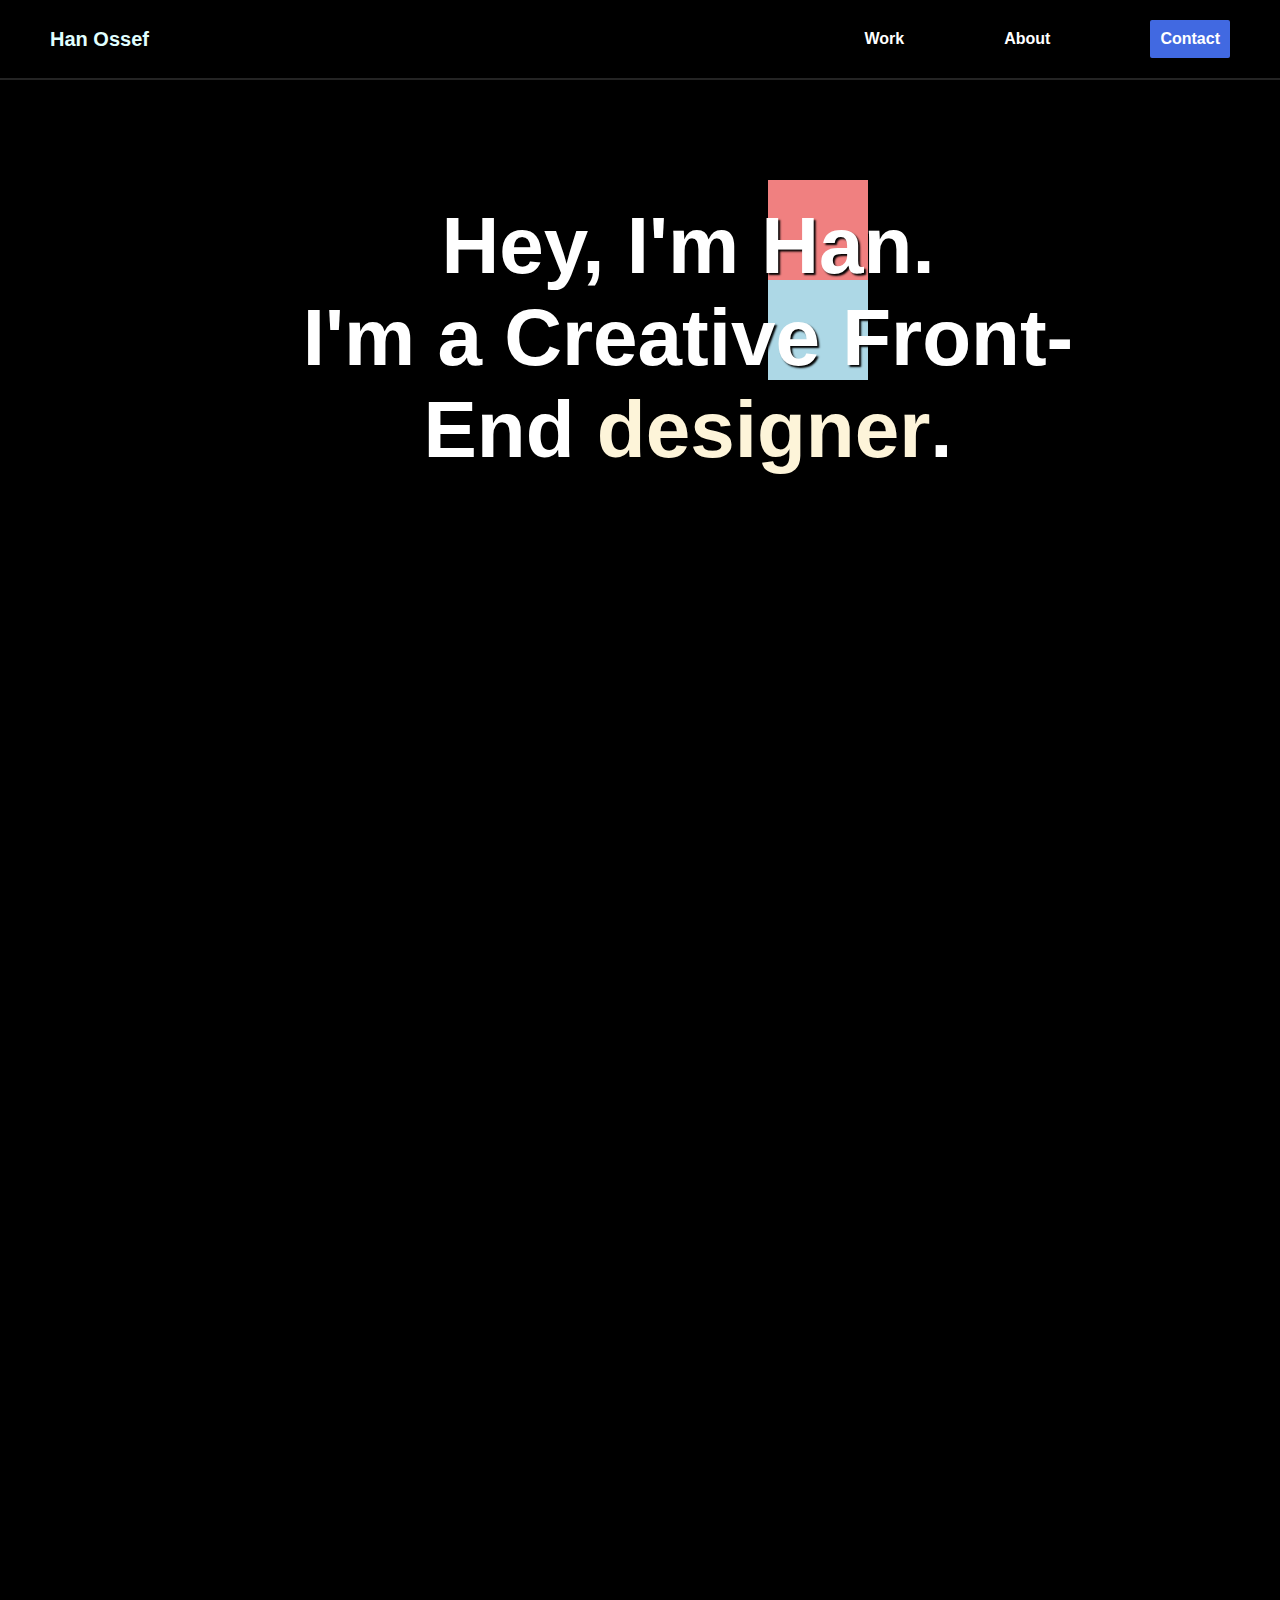
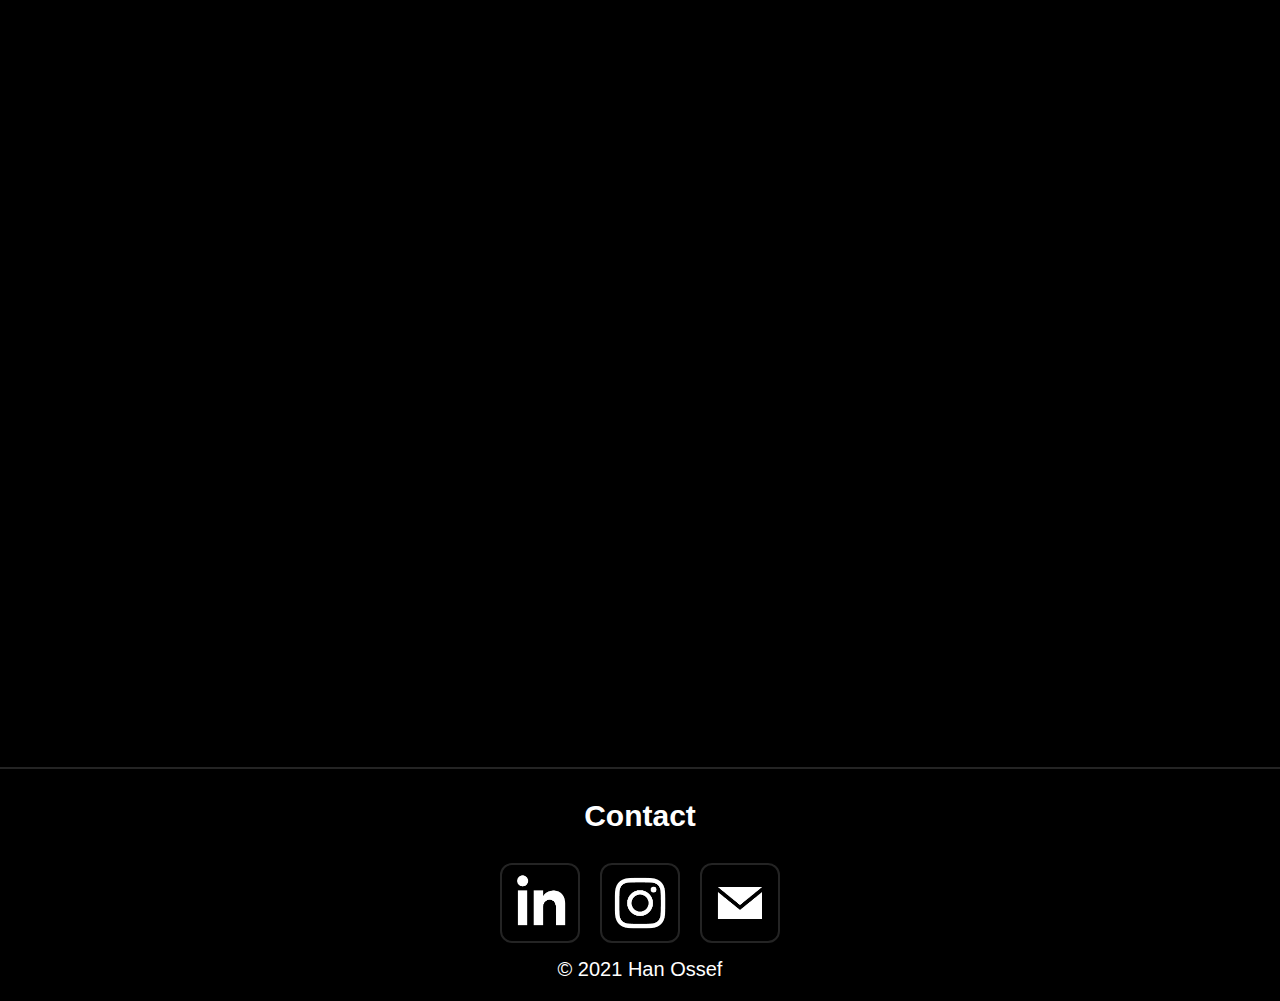
==== index.html @ f6efbbec "Add files via upload" ====
<!doctype html>
<html lang="en-US">

<head>
    <meta charset="UTF-8">
    <meta name="author" content="Han Ossef">
    <meta name="viewport" content="width=device-width, initial-scale=1">
    <title>Han Ossef</title>
    <link href="styles/style.css" rel="stylesheet">
    <link rel="icon" type="image/svg+xml" href="images/hanlogo.png">
    <link href="https://unpkg.com/aos@2.3.1/dist/aos.css" rel="stylesheet">
</head>

<body>

    <header>
        <nav>
            <!-- iconen in de nav-->
            <ul>
                <li>
                    <a href="index.html">Han Ossef</a>
                </li>

                <li>
                    <a href="#works">Work</a>
                </li>

                <li>
                    <a href="#about">About</a>
                </li>

                <li>
                    <a href="#contact">Contact</a>
                </li>
            </ul>
            <!-- span voor opmaak hamburger menu (word een toggle) -->
            <button class="hamburger_menu">
                <span></span>
                <span></span>
                <span></span>
            </button>
        </nav>
    </header>


    <main>

        <!-- kopjes voor de hamburger menu-->
        <section class="uitgeklapt_menu">
            <ul>
                <li>
                    <a href="index.html#works">Work</a>
                </li>

                <li>
                    <a href="index.html#about">About</a>
                </li>

                <li>
                    <a href="index.html#contact">Contact</a>
                </li>
            </ul>
        </section>



        <!-- Section voor de mainimage -->
        <section class="cover">
            <h1 data-aos="zoom-in"> Hey, I'm Han.
                I'm a Creative Front-End <span>designer</span>.</h1>

            <section class="blocks" data-aos="zoom-in">
                <div></div>
                <div></div>
            </section>
        </section>

        <!-- Section voor about -->
        <section class="about" id="about">
            <div>
                <img data-aos="fade-right" src="images/han1.png" alt="Han">
                <article>
                    <h2 data-aos="fade-up">A bit about me</h2>
                    <p data-aos="fade-up"> I'm Han and I currently live in <span>Amsterdam</span>, The Netherlands. I
                        am a
                        <span>Communication
                            and
                            Multi-Media Design student</span> at the University of Amsterdam of Applied Sciences. If You
                        like my
                        work,
                        don't hesitate to reach out!</p>

                    <h2 data-aos="fade-up">Things I like:</h2>

                    <P data-aos="fade-up">Design, technology, planet, animals, sustainability, books, fashion, traveling
                        and culture. </P>

                    <h2 data-aos="fade-up">Fancy paper</h2>
                    <a data-aos="fade-up" href="images/HanOssefCV.pdf">Resume</a>
                </article>
            </div>
        </section>

        <section data-aos="fade-down" class="dots">
            <div></div>
            <div></div>
            <div></div>
        </section>

        <section class="works" id="works">
            <div>
                <article>
                    <h2 data-aos="fade-right">Responsive website</h2>
                    <p data-aos="fade-right">Building a Nintendo Switch responsive website.</p>
                    <a data-aos="fade-right" href="frontenddevelopment.html">Learn more &#8594;</a>
                </article>
                <img data-aos="zoom-in" src="images/codedesktop.png" alt="works">
            </div>
        </section>

        <section class="works">
            <div>
                <article>
                    <h2 data-aos="fade-right">Illustrations</h2>
                    <p data-aos="fade-right">Creating all kinds of illustrations.</p>
                    <a data-aos="fade-right" href="illustrations.html">Learn more &#8594;</a>
                </article>
                <img data-aos="zoom-in" src="images/Illuspace.png" alt="works">
            </div>
        </section>

        <section class="works">
            <div>
                <article>
                    <h2 data-aos="fade-right">Pawdate</h2>
                    <p data-aos="fade-right"> UX-UI screendesigning for a multi-device application based on user needs.
                    </p>
                    <a data-aos="fade-right" href="pawdate.html">Learn more &#8594;</a>
                </article>
                <img data-aos="zoom-in" src="images/pawdatedevices.png" alt="works">
            </div>
        </section>

        <section class="works">
            <div>
                <article>
                    <h2 data-aos="fade-right">Library application</h2>
                    <p data-aos="fade-right">Visual design of a library application based on the identity of the
                        municipality of Amsterdam.</p>
                    <a data-aos="fade-right" href="libraryapplication.html">Learn more &#8594;</a>
                </article>
                <img data-aos="zoom-in" src="images/Visual.png" alt="works">
            </div>
        </section>

    </main>

    <footer>

        <h2>Contact</h2>

        <ul id="contact">
            <li><a href="https://www.linkedin.com/in/hanossef/" target="_blank"><img src=images/linkin.png alt="LinkedIn"></a></li>
            <li><a href="https://www.instagram.com/han.archives/" target="_blank"><img src="images/insta.png" alt="Instagram"></a></li>
            <li><a href="mailto:han.ossef@gmail.com"><img src="images/mail.png" alt="Mail"></a></li>
        </ul>

        <p>© 2021 Han Ossef</p>

    </footer>

    <!--om JS te koppelen-->
    <script src="scripts/script.js"></script>
    <script src="https://unpkg.com/aos@2.3.1/dist/aos.js"></script>

    <script>
        AOS.init({
            offset: 200,
            duration: 1000,
            once: true,
        });
    </script>
</body>


</html>
---- styles/style.css ----
/****************/
/* GENERAL CODE */
/****************/
*,
*::after,
*::before {
  box-sizing: border-box;
  margin: 0;
  padding: 0;
}


/********************/
/* CODE FOR "ROOT"  */
/********************/
:root {
  /* main color */
  --background-color-white: white;
  --background-color-black: black;
  --accent-color: white;
  --secondary-accent-color: black;

  /* background color for hamburger menu */
  --background-color-white-opacity: rgba(255, 255, 255, .95);

  --secondary-background-color: rgba(0 0 0 / .75);
  --shadow-color: rgba(0 0 0 / .5);
}


/*****************/
/* CODE FOR BODY */
/*****************/
body {
  font-family: 'spoof', Arial, Helvetica, sans-serif;
  /* font-family: "Avenir","Open Sans","Helvetica Neue",sans-serif; */
  position: relative;
  background-color: var(--background-color-black);
}


/*******************/
/* CODE FOR HEADER */
/*******************/
header {
  position: sticky;

  top: 0;
  margin: 0;

  z-index: 10;
  width: 100%;
}


/*****************/
/* CODE FOR main */
/*****************/
main {
  width: 100%;

  background-color: var(--background-color-black);

  display: flex;
  flex-wrap: wrap;
  flex-direction: row;
  justify-content: center;
}

main ul {
  padding: 0;
}


/********************/
/* CODE VOOR FOOTER */
/********************/
footer {
  margin-top: 1em;

  width: 100%;

  background-color: var(--background-color-black);
  color: var(--accent-color);
  border-top: 2px solid rgb(36, 36, 36);
}

footer ul {
  padding-top: 1em;

  display: flex;
  flex-direction: row;
  justify-content: center;
  align-items: center;
  list-style-type: none;
}

footer ul li img {
  width: 4em;
  height: auto;

  margin: .5em;

  border: 2px solid rgb(36, 36, 36);
  border-radius: 15%;
}

footer p {
  text-align: center;

  padding-bottom: 1em;
}

footer h2 {
  text-align: center;
  margin-top: 1em;
}


/***************/
/* CODE FOR NAV*/
/***************/
nav {
  max-width: 100%;

  padding: .5em;

  display: flex;
  justify-content: space-between;
  align-items: center;

  background-color: var(--background-color-black);
  border-bottom: 2px solid rgb(36, 36, 36);
}

nav ul {
  top: 0;
  margin: 0;
  padding: .5em;
  padding-left: 2em;
  padding-right: 2em;

  width: 100%;

  list-style-type: none;

  display: flex;
  align-items: flex-end;
  flex-wrap: wrap;
  align-items: center;
  gap: 5em;
}

nav a {
  color: var(--accent-color);
  text-decoration: none;
  font-weight: bold;
  font-size: 16px;

  display: flex;
  align-items: center;
  flex-direction: column;
}

nav a:hover {
  text-decoration: underline;
  transform: scale(1.1);
  transition: .5s;
}

nav a:focus {
  background-color: royalblue;
}

nav li:nth-of-type(1) {
  margin-right: auto;
}

nav li:nth-of-type(1) a {
  font-size: 20px;
  color: lightcyan;
}

nav li:last-of-type {
  padding: .5em;
  background-color: royalblue;
  border-radius: .1em;
}

nav li:last-of-type:hover {
  background-color: rgb(52, 52, 138);
  text-decoration: none;
  transition: .5s ease-out;
}

nav li:last-of-type a:hover {
  text-decoration: none;
  transform: scale(1);
}

nav button {
  padding: 0;

  border: none;
  background: none;
}

nav li:nth-of-type(2),
nav li:nth-of-type(3),
nav li:nth-of-type(4) {
  display: none;
}


/*******************/
/*    Hamburger    */
/*******************/
.hamburger_menu {
  width: 60px;
  height: 60px;

  position: relative;
  display: flex;
  justify-content: center;
  align-items: center;

  cursor: pointer;
  transition: all .5s ease-in-out;


  overflow: hidden;
}

.hamburger_menu span {
  display: block;
}

.hamburger_menu span:nth-of-type(2) {
  width: 35px;
  height: 4px;

  background: var(--background-color-white);
  border-radius: 5px;
  transition: all .5s ease-in-out;
}

.hamburger_menu span:nth-of-type(1),
.hamburger_menu span:nth-of-type(3) {
  position: absolute;

  width: 35px;
  height: 4px;

  background: var(--background-color-white);
  border-radius: 5px;
  transition: all .5s ease-in-out;
}

.hamburger_menu span:nth-of-type(1) {
  transform: translateY(-10px);
}

.hamburger_menu span:nth-of-type(3) {
  transform: translateY(10px);
}

.hamburger_menu.openMenu span:nth-of-type(2) {
  transform: translateX(100px);
  background: transparent;
}

.hamburger_menu.openMenu span:nth-of-type(1) {
  transform: rotate(-45deg);
}

.hamburger_menu.openMenu span:nth-of-type(3) {
  transform: rotate(45deg);
}


/****************************/
/* CODE FOR .uitgeklapt_menu*/
/****************************/
.uitgeklapt_menu {
  position: fixed;

  padding-top: 7em;
  width: 100%;

  bottom: 0;
  right: 0;
  top: 0;
  left: 0;

  z-index: 5;

  background: var(--background-color-white-opacity);

  transform: translateY(-100%);
  transition: 1s;
}

.uitgeklapt_menu.toonMenu {
  transform: translateY(0);
}

.uitgeklapt_menu ul {
  display: flex;
  flex-direction: column;
  flex-wrap: wrap;
  align-items: center;
  gap: 2em;
}

.uitgeklapt_menu li {
  width: 60%;
  height: 3em;

  margin-top: 1em;

  border-radius: 4%;
  text-align: center;
  list-style-type: none;
  font-size: 24px;
  font-weight: bold;
  color: var(--secondary-accent-color);
}

.uitgeklapt_menu li a {
  color: var(--secondary-accent-color);
  text-decoration: none;
}

.uitgeklapt_menu li a:active {
  color: royalblue;
  font-weight: bolder;
}

.uitgeklapt_menu li a:focus {
  background: royalblue;
}

.uitgeklapt_menu li:last-of-type a {
  color: var(--accent-color);
  text-decoration: none;

  padding: 1em 2em 1em 2em;
  margin-top: 2em;

  background-color: royalblue;
  border-radius: .1em;
}

.uitgeklapt_menu li:last-of-type a:hover {
  background-color: rgb(52, 52, 138);
  text-decoration: none;
  transition: .5s ease-out;
}

.uitgeklapt_menu div {
  padding: .1em;

  width: 80%;

  background-color: royalblue;
  opacity: 70%;
}

/*******************************************/
/*           END OF GENERAL CODE           */
/*******************************************/

/*******************/
/* CODE FOR .cover */
/*******************/
.cover {
  width: 100%;
  height: 35em;
  position: relative;

  background-color: var(--background-color-black);
}

.cover h1 {
  position: absolute;
  width: 70%;
  top: 1em;
  left: 3em;
  right: 0;


  margin: 0;
  padding: .5em;

  text-align: center;

  z-index: 1;

  font-size: 1.5em;
  color: var(--accent-color);
  text-shadow: 2px 2px 2px #000;
  white-space: pre-line;
}

.cover span {
  font-weight: bolder;
  color: #FDF4D9;
}


/********************/
/* CODE FOR .blocks */
/********************/
.blocks {
  position: absolute;
  margin: 0;
  padding: 0;

  left: 60%;
  right: 0;
  bottom: 20em;
}

.blocks div:first-of-type {
  background-color: lightcoral;
}

.blocks div:last-of-type {
  background-color: lightblue;
}

.blocks div {
  animation-duration: 7s;
  animation-iteration-count: infinite;
  animation-timing-function: linear;
  width: 50px;
  height: 50px;
}

.blocks div:first-of-type {
  animation-name: lightcoral-block;
}

.blocks div:last-of-type {
  animation-name: lightblue-block;
}

@keyframes lightcoral-block {
  0% {
    transform: translate(0, 0);
  }

  17.5% {
    transform: translate(0, 4em);
  }

  32.5% {
    transform: translate(-2em, 4em);
    border-radius: 3em;
  }

  67.5% {
    transform: translate(-2em, -4em);
    border-radius: 3em;
  }

  82.5% {
    transform: translate(0, -4em);
  }

  100% {
    transform: translate(0, 0);
  }
}

@keyframes lightblue-block {
  0% {
    transform: translate(0, 0);
  }

  17.5% {
    transform: translate(0, -4em);
  }

  32.5% {
    transform: translate(2em, -4em);
    border-radius: 3em;
  }

  67.5% {
    transform: translate(2em, 4em);
    border-radius: 3em;
  }

  82.5% {
    transform: translate(0, 4em);
  }

  100% {
    transform: translate(0, 0);
  }
}


/*******************/
/* CODE FOR .about */
/*******************/
.about {
  display: flex;
  flex-direction: column;
  align-items: center;
  text-align: center;

  margin-bottom: 1em;
}

.about img {
  margin-top: 1em;

  width: 80%;
  border-radius: .5em;
}

.about p {
  color: var(--accent-color);
}

.about div a {
  color: var(--accent-color);
  text-decoration: none;
  margin: 1em;
}

.about div a:hover {
  color: red;
  text-decoration: underline;
}

.about h2 {
  color: var(--accent-color);

  padding-top: 1em;
  padding-bottom: .2em;
}

.about article {
  display: flex;
  flex-direction: column;
  align-items: center;
  text-align: center;

  padding: 2em;
}

.about span {
  font-weight: bolder;
}


/********/
/* Dots */
/********/
.dots {
  display: flex;
  flex-direction: row;
  gap: 1em;
}

.dots div {
  height: 20px;
  width: 20px;

  background-color: var(--background-color-white);
  border-radius: 50%;
}


/*******************/
/* CODE FOR .works */
/*******************/
.works {
  display: flex;
  flex-direction: column;
  align-items: center;
  text-align: center;
}

.works img {
  margin-top: 2em;
  width: 80%;
  border-radius: .5em;
}

.works p {
  color: var(--accent-color);
  margin-bottom: 1em;
}

.works div article a {
  color: var(--accent-color);
  font-weight: bolder;
  text-decoration: none;
  margin-top: 1em;
}

.works div article a:hover {
  color: wheat;
  text-decoration: none;
  transition: .5s ease-out;
}

.works h2 {
  color: var(--accent-color);
  padding-top: 1em;
  padding-bottom: .2em;
}

.works article {
  display: flex;
  flex-direction: column;
  align-items: center;
  text-align: center;
  margin: 0;
  padding: 2em;
}


/******************/
/* CODE FOR INTRO */
/******************/
.intro {
  display: flex;
  flex-direction: column;
  align-items: center;
  color: var(--accent-color);
}

.intro h1 {
  color: whitesmoke;
  text-align: center;
  margin-top: 1em;
}

.intro img {
  width: 80%;
}




/**************************/
/********* @MEDIA *********/
/**************************/
/* RESPONSIVE */


/**********/
/* Tablet */
/**********/
@media (min-width: 48em) {

  body {
    font-size: 20px;
  }

  .hamburger_menu {
    display: none;
  }

  .uitgeklapt_menu {
    display: none;
  }

  nav li:nth-of-type(2),
  nav li:nth-of-type(3),
  nav li:nth-of-type(4) {
    display: block;
  }


  /***********/
  /*   about */
  /***********/
  .about img {
    width: 50%;
    height: auto;
    margin-left: .5em;
  }

  .about article {
    width: 50%;
  }

  .about div {
    display: flex;
    flex-direction: row;
    gap: 1em;
    align-items: center;
    justify-content: space-evenly;
  }


  /***********/
  /*   cover */
  /***********/
  .cover {
    width: 100%;
    position: relative;
    padding: 10em;
  }

  .cover h1 {
    font-size: 3em;
  }


  /*********/
  /* works */
  /*********/
  .works div {
    display: flex;
    flex-direction: row;
    gap: 1em;
    align-items: center;
    justify-content: space-evenly;

    width: 100%;
  }

  .works article {
    padding: 4em;
    width: 50%;
  }

  .works img {
    width: 50%;
    padding-bottom: 2em;
    margin-right: 4em;
  }
}


/***********/
/*   boxes */
/***********/
.blocks div {
  width: 75px;
  height: 75px;
}


/***********/
/* desktop */
/***********/
@media (min-width: 64em) {

  body {
    font-size: 20px;
  }

  .cover h1 {
    font-size: 4em;
  }


  /***********/
  /*   about */
  /***********/
  .about {
    width: 100%;
    padding: 2em;
  }

  .about div {
    display: flex;
    flex-direction: row;
    gap: 1em;
    justify-content: space-evenly;
    align-items: center;

    width: 100%;
  }

  .about img {
    width: 30%;

    padding-bottom: 2em;
  }

  .about p {
    margin: 0;
    padding: 0;

    text-align: left;
  }

  .about h2 {
    text-align: left;
  }

  .about article {
    width: 50%;

    display: flex;
    flex-direction: column;
    align-items: flex-start;
  }


  /********/
  /* dots */
  /********/
  .dots div {
    height: 25px;
    width: 25px;

    background-color: var(--background-color-white);
    border-radius: 50%;
  }


  /*************/
  /*     boxes */
  /*************/
  .blocks div {
    width: 100px;
    height: 100px;
  }


  /****************/
  /* class  works */
  /****************/
  .works {
    width: 100%;
    padding: 2em;
  }

  .works div {
    display: flex;
    flex-direction: row;
    gap: 1em;
    align-items: center;
    justify-content: space-evenly;
  }

  .works img {
    width: 50%;

    padding-bottom: 2em;
  }

  .works p {
    margin-bottom: 1em;
    padding: 0;

    text-align: left;
  }

  .works article {
    display: flex;
    flex-direction: column;
    align-items: flex-start;

    padding: 4em;
  }
}
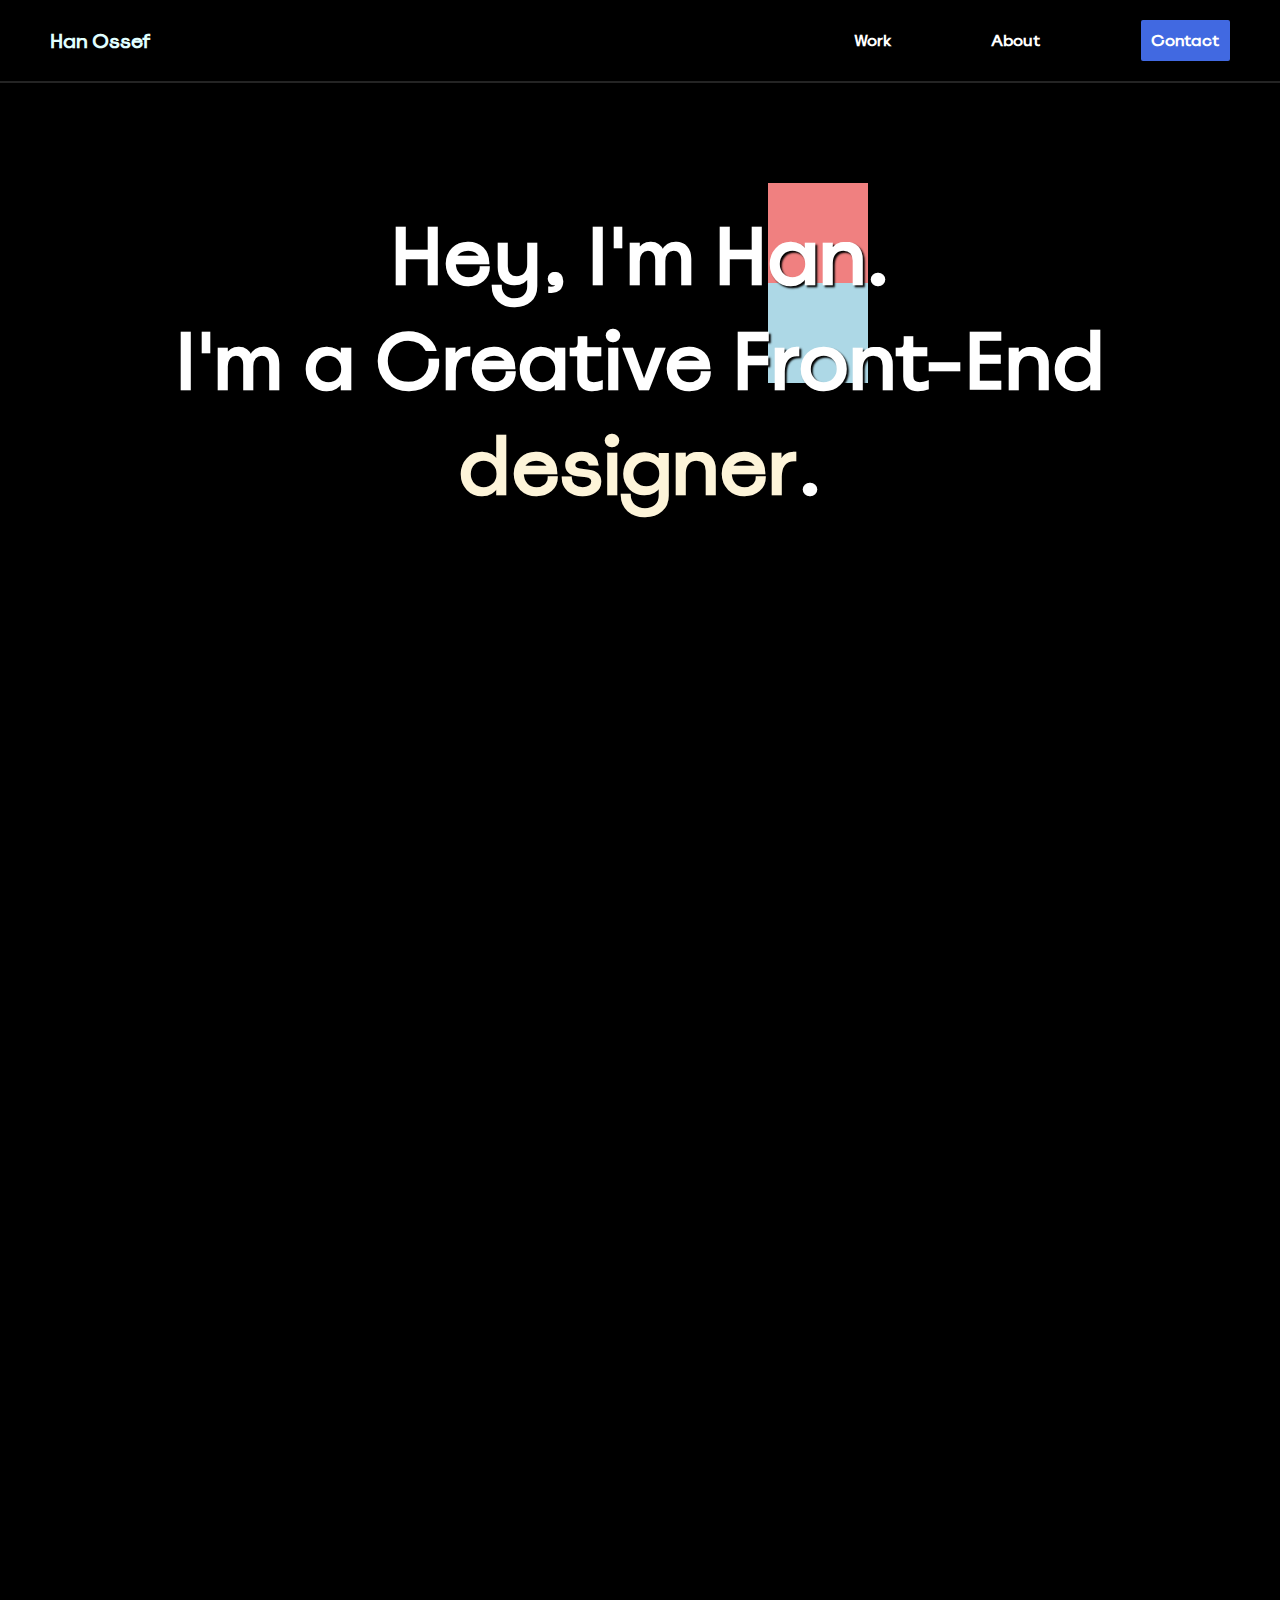
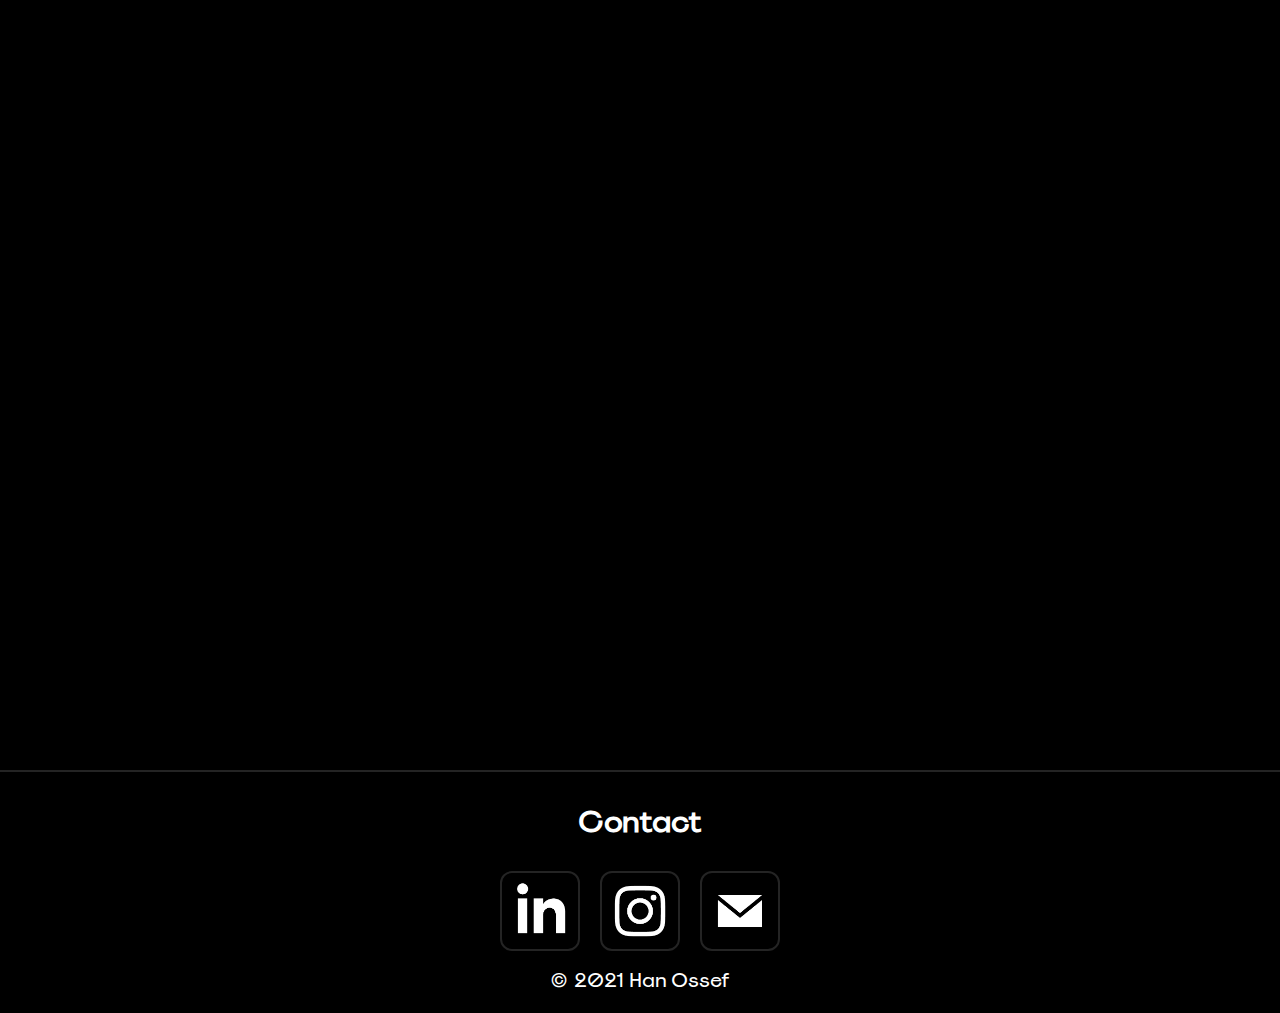
==== commit 882906cb: "Add files via upload" ====
--- a/index.html
+++ b/index.html
@@ -67,7 +67,8 @@
         <!-- Section voor de mainimage -->
         <section class="cover">
             <h1 data-aos="zoom-in"> Hey, I'm Han.
-                I'm a Creative Front-End <span>designer</span>.</h1>
+                I'm a Creative Front-End 
+                <span>designer</span>.</h1>
 
             <section class="blocks" data-aos="zoom-in">
                 <div></div>
--- a/styles/style.css
+++ b/styles/style.css
@@ -9,6 +9,10 @@
   padding: 0;
 }
 
+@font-face {
+  src: url(../font/Spoof-Regular.woff);
+  font-family: "spoof";
+}
 
 /********************/
 /* CODE FOR "ROOT"  */
@@ -32,10 +36,9 @@
 /* CODE FOR BODY */
 /*****************/
 body {
-  font-family: 'spoof', Arial, Helvetica, sans-serif;
-  /* font-family: "Avenir","Open Sans","Helvetica Neue",sans-serif; */
   position: relative;
   background-color: var(--background-color-black);
+  font-family: "spoof", Arial, Helvetica, sans-serif;
 }
 
 
@@ -383,9 +386,8 @@
 
 .cover h1 {
   position: absolute;
-  width: 70%;
   top: 1em;
-  left: 3em;
+  left: 0;
   right: 0;
 
 
